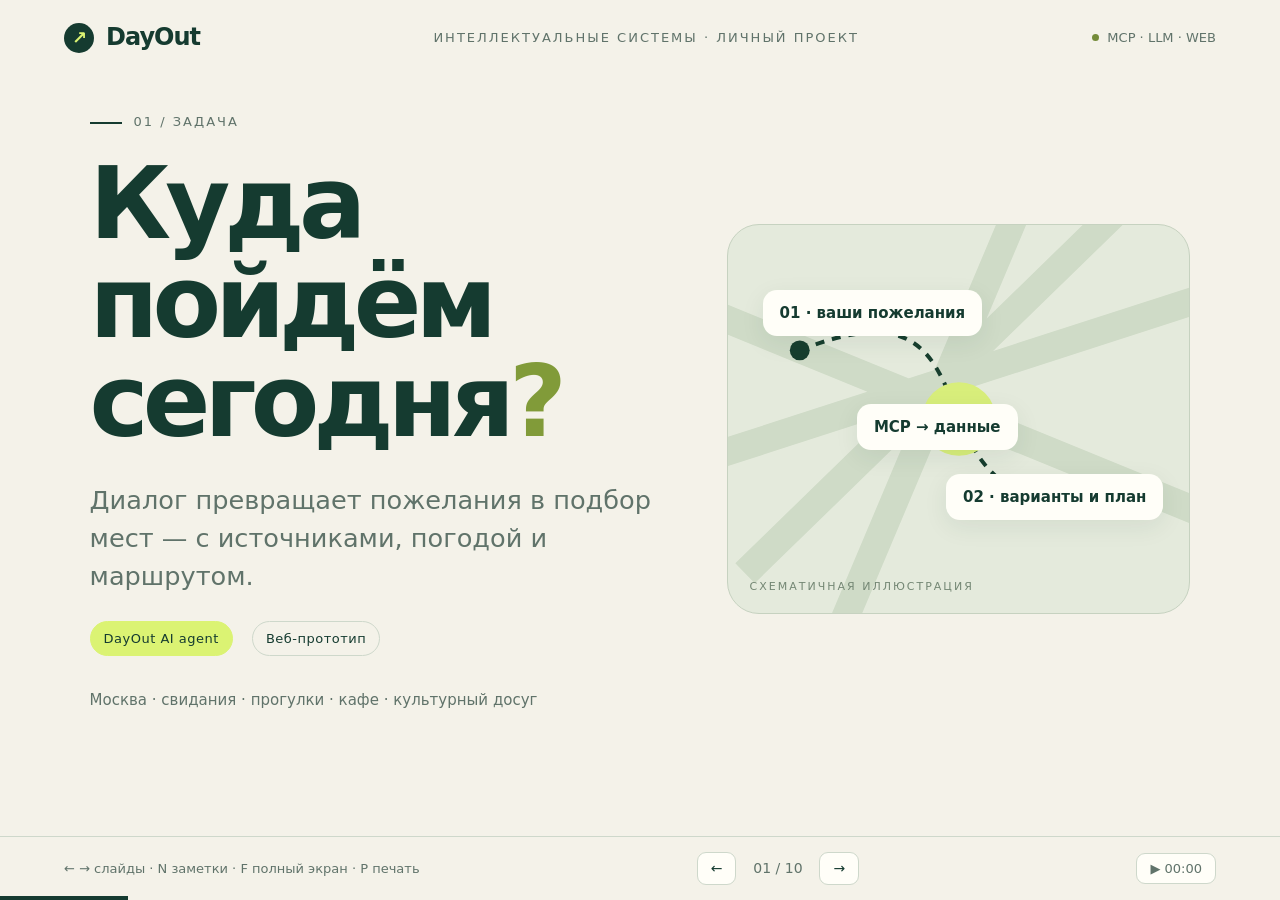
==== presentation.html @ 52d573ca "Publish defense deck and transparent partial live evaluation" ====
<!doctype html>
<html lang="ru">
<head>
<meta charset="utf-8"><meta name="viewport" content="width=device-width,initial-scale=1">
<title>DayOut · защита проекта</title>
<style>
:root{--bg:#f4f2e9;--ink:#153b30;--muted:#60736a;--line:#ced8cb;--accent:#dbf373;--paper:#fffef8;--orange:#e99861}*{box-sizing:border-box}body{margin:0;background:var(--bg);color:var(--ink);font:18px/1.48 system-ui,-apple-system,"Segoe UI",sans-serif}button,a,input{font:inherit}button,a{touch-action:manipulation}button{cursor:pointer}button:focus-visible,a:focus-visible,input:focus-visible{outline:3px solid #cf7448;outline-offset:5px}a{color:inherit}.shell{min-height:100svh;display:grid;grid-template-rows:76px 1fr 64px}.top,.bottom{display:flex;align-items:center;justify-content:space-between;padding:18px 5vw}.brand{font-size:24px;font-weight:850;letter-spacing:-1px;display:flex;gap:12px;align-items:center}.brand span{width:30px;height:30px;background:var(--ink);color:var(--accent);border-radius:50%;display:grid;place-items:center;font-size:18px}.top small{color:var(--muted);font-size:13px;text-transform:uppercase;letter-spacing:2px}.slide{display:none;max-width:1400px;width:100%;padding:4vh 7vw 3vh;margin:auto}.slide.active{display:block;animation:enter .28s ease}.eyebrow{font-size:13px;letter-spacing:2px;text-transform:uppercase;color:var(--muted);margin-bottom:24px}.eyebrow:before{content:"";display:inline-block;width:32px;height:2px;background:var(--ink);vertical-align:middle;margin-right:12px}h1,h2,h3,p{margin-top:0}h1{font-size:clamp(56px,7.8vw,112px);line-height:.99;letter-spacing:-6px;margin-bottom:30px;font-weight:780}h2{font-size:clamp(36px,4.5vw,65px);letter-spacing:-2.8px;line-height:1.08;margin-bottom:35px}h3{font-size:24px;letter-spacing:-.5px;margin-bottom:12px}.lead{font-size:clamp(20px,2vw,28px);max-width:750px;color:var(--muted)}.grid{display:grid;grid-template-columns:1fr 1fr;gap:34px;align-items:start}.hero{grid-template-columns:1.3fr 1fr;align-items:center}.card{background:var(--paper);border:1px solid var(--line);border-radius:22px;padding:28px}.dark{background:var(--ink);color:var(--paper);border:0}.dark p,.dark small{color:#b9cfc1}.tag{display:inline-block;font-size:13px;letter-spacing:.5px;padding:7px 13px;border:1px solid var(--line);border-radius:99px;margin:0 7px 8px 0}.tag.green{background:var(--accent);border-color:var(--accent);color:var(--ink)}ul{padding-left:22px}li{padding-left:4px;margin-bottom:12px}.row{display:flex;gap:12px;flex-wrap:wrap}.btn{display:inline-flex;align-items:center;justify-content:center;background:var(--ink);color:white;padding:12px 20px;border:0;border-radius:12px;text-decoration:none;font-weight:650}.btn.secondary{background:transparent;color:var(--ink);border:1px solid var(--line)}.bottom{border-top:1px solid var(--line);font-size:14px;gap:20px}.nav{display:flex;gap:9px;align-items:center}.nav button,.plain{border:1px solid var(--line);background:var(--paper);border-radius:9px;padding:5px 13px;color:var(--ink)}.counter{font-variant-numeric:tabular-nums;color:var(--muted);min-width:65px;text-align:center}.progress{position:fixed;bottom:0;left:0;height:4px;background:var(--ink);width:10%;transition:width .3s}.hint{color:var(--muted);font-size:13px}.map{height:390px;position:relative;overflow:hidden;background:#e4eadc;border-radius:32px;border:1px solid #c6d2c0}.map svg{width:100%;height:100%}.pin{position:absolute;background:var(--paper);box-shadow:0 7px 24px #153b3014;padding:12px 17px;border-radius:14px;font-size:15px;font-weight:650}.pin.one{top:65px;left:35px}.pin.two{bottom:93px;right:26px}.pin.three{top:46%;left:28%}.map .stamp{position:absolute;bottom:18px;left:22px;font-size:11px;text-transform:uppercase;letter-spacing:2px;color:#748774}.steps{display:grid;grid-template-columns:repeat(4,1fr);gap:16px}.step{border-top:2px solid var(--ink);padding:17px 0}.step b{font-size:37px;display:block;color:#8faaa0;margin-bottom:20px}.step p{font-size:16px;color:var(--muted)}.tools{display:flex;gap:8px;flex-wrap:wrap;margin:25px 0}.tools button{border:1px solid var(--line);background:var(--paper);border-radius:99px;padding:10px 14px;font-size:15px;color:var(--ink)}.tools button.selected{background:var(--ink);color:white}.tool-detail{min-height:135px}.metric-grid{display:grid;grid-template-columns:repeat(4,1fr);gap:16px;margin:28px 0}.metric strong{font-size:clamp(30px,4vw,52px);display:block;letter-spacing:-2px;line-height:1.1}.metric small{font-size:13px;color:var(--muted);display:block;margin-top:9px}.flow{display:flex;align-items:center;gap:11px;flex-wrap:wrap}.node{padding:20px;border:1px solid var(--line);border-radius:16px;background:var(--paper);font-size:17px}.node.primary{background:var(--ink);color:white}.arrow{color:var(--muted)}.chat{display:grid;gap:13px}.bubble{background:var(--paper);padding:19px 22px;border:1px solid var(--line);border-radius:16px;font-size:17px}.bubble.user{background:#e8eedb;margin-left:35px}.bubble small{display:block;text-transform:uppercase;letter-spacing:1px;font-size:11px;color:var(--muted);margin-bottom:7px}.code{font:14px/1.6 ui-monospace,SFMono-Regular,Consolas,monospace;background:#102e25;color:#d4e9c8;padding:20px;border-radius:15px;overflow:auto;white-space:pre-wrap}.note{font-size:14px;color:var(--muted);border-left:3px solid var(--orange);padding-left:15px;margin:20px 0}.bars{display:grid;gap:18px}.bar-row{display:grid;grid-template-columns:130px 1fr 52px;gap:12px;align-items:center;font-size:15px}.bar-track{height:16px;background:#e6ebdf;border-radius:10px;overflow:hidden}.bar-fill{height:100%;background:var(--ink);border-radius:10px}.bar-fill.warn{background:var(--orange)}.bar-fill.good{background:#7c9a4c}.small{font-size:15px;color:var(--muted)}.accordion details{border-top:1px solid var(--line);padding:17px 0}.accordion summary{cursor:pointer;font-weight:650}.accordion p{margin:14px 0 0;color:var(--muted);font-size:16px}.speaker{display:none;border:1px dashed #99aa98;background:#edf0df;padding:20px;border-radius:12px;font-size:15px;margin-top:25px}.show-notes .speaker{display:block}.timer{font-variant-numeric:tabular-nums;color:var(--muted);font-size:13px}.cost-inputs{display:grid;grid-template-columns:1fr 1fr;gap:15px}.cost-inputs label{font-size:14px;color:var(--muted)}input{width:100%;margin-top:8px;padding:11px;background:var(--paper);border:1px solid var(--line);border-radius:9px;color:var(--ink)}.large-cost{font-size:48px;font-weight:750;letter-spacing:-2px;margin:20px 0 0}.demo-line{margin:0 0 12px;background:var(--paper);padding:15px 18px;border-radius:12px;border:1px solid var(--line);font-size:16px}.status{display:inline-flex;align-items:center;gap:8px;font-size:13px;color:var(--muted)}.status:before{content:"";width:7px;height:7px;border-radius:50%;background:#748b39}@keyframes enter{from{opacity:0;transform:translateY(9px)}to{opacity:1;transform:translateY(0)}}
@media(max-width:760px){.shell{grid-template-rows:65px 1fr auto}.top,.bottom{padding:15px 6vw}.top small{display:none}.slide{padding:25px 6vw 35px}h1{letter-spacing:-3px;font-size:58px}h2{font-size:39px;letter-spacing:-2px}.grid,.hero{grid-template-columns:1fr}.map{height:260px}.pin{font-size:12px;padding:9px 12px}.pin.one{top:24px;left:15px}.pin.two{bottom:40px;right:12px}.pin.three{top:44%;left:20%}.steps,.metric-grid{grid-template-columns:1fr 1fr}.card{padding:21px}.bottom .hint{display:none}.timer{display:none}.bar-row{grid-template-columns:100px 1fr 45px}.flow{gap:8px}.node{padding:13px;font-size:14px}.cost-inputs{grid-template-columns:1fr}.speaker{font-size:14px}}
@media(prefers-reduced-motion:reduce){*{animation:none!important;transition:none!important}}
@page{size:A4 landscape;margin:8mm}@media print{body{background:white;font-size:13px}.shell{display:block}.top,.bottom,.progress,.speaker,.tools,.print-hide{display:none!important}.slide,.slide.active{display:block!important;page-break-after:always;height:190mm;min-height:0;padding:12mm 8mm;animation:none;overflow:hidden}.slide:last-of-type{page-break-after:auto}h1{font-size:66px}h2{font-size:43px}.card{break-inside:avoid}.map{height:270px}.lead{font-size:20px}.metric strong{font-size:37px}}
</style>
</head>
<body>
<div class="shell">
<header class="top"><div class="brand"><span>↗</span> DayOut</div><small>Интеллектуальные системы · личный проект</small><div class="status">MCP · LLM · WEB</div></header>
<main>
<section class="slide active" aria-label="Название проекта">
  <div class="grid hero"><div><div class="eyebrow">01 / задача</div><h1>Куда пойдём<br>сегодня<span style="color:#819b39">?</span></h1><p class="lead">Диалог превращает пожелания в подбор мест — с источниками, погодой и маршрутом.</p><div class="row"><span class="tag green">DayOut AI agent</span><span class="tag">Веб-прототип</span></div><p class="small" style="margin-top:25px">Москва · свидания · прогулки · кафе · культурный досуг</p></div><div class="map" aria-label="Условная схема маршрута, не настоящая карта"><svg viewBox="0 0 450 390" aria-hidden="true"><path d="M-20 90L470 290M10 350L390-20M-30 235L480 70M100 420L290-30" stroke="#cfdbc7" stroke-width="28" fill="none"/><path d="M65 126C280 40 160 290 350 275" stroke="#173e2e" stroke-width="4" fill="none" stroke-dasharray="9 8"/><circle cx="65" cy="126" r="10" fill="#173e2e"/><circle cx="350" cy="275" r="10" fill="#173e2e"/><circle cx="225" cy="195" r="37" fill="#d8ee7b"/></svg><div class="pin one">01 · ваши пожелания</div><div class="pin three">MCP → данные</div><div class="pin two">02 · варианты и план</div><div class="stamp">Схематичная иллюстрация</div></div></div>
  <aside class="speaker">0:00–0:40. Представиться. Пользователь хочет провести время, но не хочет самостоятельно сопоставлять места и условия. Это учебный сервис, а не система бронирования.</aside>
</section>
<section class="slide" aria-label="Пользователь и границы MVP"><div class="eyebrow">02 / пользователь и MVP</div><h2>Не десять вкладок.<br>Один связный разговор.</h2><div class="grid"><div class="card"><h3>Для кого</h3><p>Для человека, который выбирает досуг в Москве и уточняет пожелания по ходу разговора.</p><div class="chat"><div class="bubble user">«Хочу на свидание, тихое место на юге Москвы. Нас двое, бюджет 3000 ₽».</div><div class="bubble">Найти кандидатов → сохранить условия → уточнить район или формат.</div></div></div><div class="card dark"><h3>Граница MVP</h3><ul><li>Подбор мест и диалог с уточнениями.</li><li>Погода и пешие маршруты по запросу.</li><li>Ссылки на источники и обозначение неизвестного.</li><li>Без бронирования, оплаты и постоянной истории.</li><li>Цена и «тихая атмосфера» не гарантируются без данных.</li></ul></div></div><aside class="speaker">0:40–1:20. Объяснить сценарий и границы. Не обещать точные чеки или идеальную географию там, где она не подтверждена.</aside></section>
<section class="slide" aria-label="Архитектура"><div class="eyebrow">03 / архитектура</div><h2>Модель решает.<br>Python исполняет и проверяет.</h2><div class="flow"><div class="node">Пользователь</div><span class="arrow">→</span><div class="node">Streamlit / CLI</div><span class="arrow">→</span><div class="node primary">Python-агент</div><span class="arrow">↔</span><div class="node">Yandex Alice Flash</div></div><div class="flow" style="margin-top:23px"><div class="node primary">Python-агент</div><span class="arrow">↔</span><div class="node">MCP SDK · HTTPS</div><span class="arrow">↔</span><div class="node">Google Maps MCP</div></div><div class="grid" style="margin-top:35px"><div class="card"><h3>На стороне приложения</h3><p class="small">Память сеанса, план запроса, JSON Schema, лимиты шагов, проверка ссылок и контролируемая обработка ошибок.</p></div><div class="card"><h3>На стороне сервисов</h3><p class="small">LLM выбирает действия и составляет текст. Официальный Maps Grounding Lite возвращает геоданные и атрибуцию.</p></div></div><aside class="speaker">1:20–2:05. Показать границу LLM и исполнения. Собственный MCP-сервер не написан: интегрирован официальный сервер Google. В коде SDK получает актуальные схемы через list_tools.</aside></section>
<section class="slide" aria-label="Инструменты MCP"><div class="eyebrow">04 / MCP-интеграция</div><h2>Пять инструментов.<br>Разные типы задач.</h2><div class="tools" role="group" aria-label="Выбрать инструмент"><button class="selected" data-tool="search_places">Поиск мест</button><button data-tool="lookup_weather">Погода</button><button data-tool="compute_routes">Маршрут</button><button data-tool="resolve_names">Название → ID</button><button data-tool="resolve_maps_urls">Ссылка → ID</button></div><div class="card tool-detail"><h3 id="tool-name">search_places</h3><p id="tool-description">Поиск кандидатов по городу, области и пожеланиям. Сводка и ссылки возвращаются сервером.</p><code id="tool-input" class="small">textQuery, languageCode, pageSize</code></div><p class="note">MCP — протокол взаимодействия. Достоверность текста и соответствие условиям требуют отдельных проверок.</p><aside class="speaker">2:05–2:55. Переключить один-два инструмента. Пояснить, что Place ID связывает поиск с последующим маршрутом, а не заменяет поиск по названию.</aside></section>
<section class="slide" aria-label="Логика агента"><div class="eyebrow">05 / AI-логика</div><h2>Условия живут дольше<br>одной реплики.</h2><div class="steps"><div class="step"><b>01</b><h3>План</h3><p>JSON: намерение, город, район, цель, бюджет, нужные инструменты.</p></div><div class="step"><b>02</b><h3>Действие</h3><p>LLM выбирает вызов. Python проверяет имя, схему и аргументы.</p></div><div class="step"><b>03</b><h3>Данные</h3><p>Результат MCP возвращается модели с источниками.</p></div><div class="step"><b>04</b><h3>Ответ</h3><p>Проверка ссылок, неизвестности и явных противоречий.</p></div></div><div class="grid"><div class="card"><strong>Бюджет — условие, не обещание цены.</strong><p class="small" style="margin:12px 0 0">Сумма, единица и число людей сохраняются. Отсутствие цен не превращается в гарантию.</p></div><div class="card"><strong>Смена района — новое действие.</strong><p class="small" style="margin:12px 0 0">Старые карточки не доказывают наличие подходящих мест в новой области.</p></div></div><aside class="speaker">2:55–3:40. Упомянуть стоимость отдельного шага планирования и необходимость Eval. Память сеанса не БД; после сброса диалог очищается.</aside></section>
<section class="slide" aria-label="Методика Eval"><div class="eyebrow">06 / методика Eval</div><h2>Вызвать инструмент ≠<br>правильно решить задачу.</h2><div class="metric-grid"><div class="metric"><strong>30</strong><small>основных сценариев</small></div><div class="metric"><strong>20 / 10</strong><small>настройка / итоговая часть</small></div><div class="metric"><strong>5</strong><small>типов инструментов</small></div><div class="metric"><strong>15</strong><small>ходов в плане стресс-теста</small></div></div><div class="grid"><div class="card"><h3>Автоматические проверки</h3><p class="small">Завершение, нужные и запрещённые вызовы, дата и час погоды, аргументы, сохранение ограничений, отсутствие лишних источников.</p></div><div class="card"><h3>Оценка содержания</h3><p class="small">LLM-рецензент сравнивает ответы с исходными данными MCP. Отдельно — выборочная сверка. Оценка той же моделью имеет риск смещения.</p></div></div><p class="note">В отчётах сохраняются агрегаты и категории ошибок. Сырые ответы Maps не записываются в датасет.</p><aside class="speaker">3:40–4:35. Объяснить заранее определённые критерии, повторные прогоны и прозрачность LLM-assisted review. Не называть такую оценку независимой человеческой экспертизой.</aside></section>
<section class="slide" aria-label="Результаты Eval"><div class="eyebrow">07 / измерения</div><h2>Результат — в числах,<br>ошибки — отдельно.</h2><div class="metric-grid"><div class="metric"><strong id="m-attempts">—</strong><small>сценарных попыток</small></div><div class="metric"><strong id="m-complete">—</strong><small>техническое завершение</small></div><div class="metric"><strong id="m-quality">—</strong><small>сквозной успех по критериям</small></div><div class="metric"><strong id="m-latency">—</strong><small>медиана времени хода</small></div></div><div class="grid"><div class="card"><div class="bars" id="result-bars"></div></div><div class="card dark"><h3 id="result-title">Частичный Eval · r6</h3><p id="result-note">Данные сохранены в репозитории; неуспехи включены в результат.</p><p class="small" id="result-detail" style="color:#b9cfc1"></p></div></div><aside class="speaker">4:35–5:25. Назвать фактический размер измерения и долю отказов. Завершение не равно качеству. Разобрать самый слабый класс задач по итоговому отчёту.</aside></section>
<section class="slide" aria-label="Ошибки и исправления"><div class="eyebrow">08 / ошибки и ограничения</div><h2>То, что обнаружили<br>на реальных сценариях.</h2><div class="accordion"><details open><summary>Открытые ошибки: поиск и длинный диалог</summary><p>Модель иногда пропускает обязательный поиск; строгая близость к метро не прошла. Стресс-тест не завершил 15 ходов. Эти задачи не объявлены исправленными.</p></details><details><summary>Повторяющиеся ID инструментов</summary><p>Модель могла вернуть одинаковые служебные ID в одном ответе. Приложение нормализует их и сохраняет соответствие каждого результата вызову.</p></details><details><summary>Неизвестная цена и бюджет</summary><p>Буквальное требование повторять сумму обрывало диалог. Теперь ограничение выводится из памяти; это не подтверждение цены заведения.</p></details><details><summary>Погода и лишний параметр</summary><p>С текущим Maps-ключом запросы с явным languageCode отказывали, без него проходили. Поле исключается; фактические date/hour видны в деталях.</p></details><details><summary>География и соответствие ссылок</summary><p>Запрос «рядом с метро» требует маршрута от ориентира. Допустимый URL сам по себе не доказывает, что соседний текст верен. Это проверяется в Eval.</p></details><details><summary>Внешние сервисы и память</summary><p>Сеть, квоты, фильтры и неполные данные остаются ограничениями. Память хранится в сеансе браузера; постоянного профиля и бронирования нет.</p></details></div><aside class="speaker">5:25–6:20. Разобрать одну ошибку глубже: симптом → причина → исправление → как проверено. Отделить установленную причину от предположения.</aside></section>
<section class="slide" aria-label="Развёртывание и стоимость"><div class="eyebrow">09 / воспроизводимость</div><h2>Один репозиторий.<br>Один опубликованный сервис.</h2><div class="grid"><div class="card"><h3>Запуск и хостинг</h3><div class="code">pip install -r requirements.txt
streamlit run app.py

# Технические проверки
python -m pytest -q</div><p class="small" style="margin-top:18px">Streamlit Community Cloud · конфигурация через Secrets · ключи не входят в репозиторий.</p><a class="btn" href="https://dayout-ai-agent.streamlit.app/" target="_blank" rel="noopener">Открыть сервис ↗</a></div><div class="card"><h3>Калькулятор одного диалога</h3><div class="cost-inputs"><label>Входные токены<input type="number" id="cost-in" min="0" step="1000" value="10000"></label><label>Выходные токены<input type="number" id="cost-out" min="0" step="100" value="1000"></label></div><div class="large-cost" id="cost-result">1,20 ₽</div><p class="small">Оценка по 0,1 ₽ / 1000 входных и 0,2 ₽ / 1000 выходных токенов Alice Flash. Без скидки за кэш и токены инструментов; не счёт провайдера.</p><p class="small" id="actual-cost"></p></div></div><aside class="speaker">6:20–7:05. Показать воспроизводимость, цену и границы оценки. По запросу показать README с окружением и результатами.</aside></section>
<section class="slide" aria-label="Демонстрация"><div class="eyebrow">10 / демонстрация</div><h2>От вопроса —<br>к проверяемому ответу.</h2><p class="demo-line">① «Подбери два музея Москвы для человека, которому интересна история города».</p><p class="demo-line">② «Теперь выбери один из найденных, используя только полученные данные».</p><p class="demo-line">③ «Проверь погоду в Москве на завтра. Нужен прогноз на день».</p><div class="row" style="margin-top:28px"><a class="btn" href="https://dayout-ai-agent.streamlit.app/" target="_blank" rel="noopener">Живое демо ↗</a><a class="btn secondary" href="https://github.com/Batyaoftheyear/DayOut-AI-agent" target="_blank" rel="noopener">Репозиторий ↗</a><a class="btn secondary" href="https://github.com/Batyaoftheyear/DayOut-AI-agent/blob/main/docs/evaluation.md" target="_blank" rel="noopener">Методика Eval ↗</a></div><p class="note">Перед демо проверить квоту Maps и разбудить Streamlit. При отказе показать причину и фактические результаты, без имитации успешного поиска.</p><aside class="speaker">7:05–9:15. Открыть сайт, показать новый диалог, инструменты и источники. Не запускать сразу много запросов. На вопросы оставить 30–45 секунд. Если сервис отказывает, показать ошибку честно и перейти к сохранённым агрегатам Eval, а не имитировать живой ответ.</aside></section>
</main>
<footer class="bottom"><span class="hint">← → слайды · N заметки · F полный экран · P печать</span><div class="nav"><button id="previous" aria-label="Предыдущий слайд">←</button><span class="counter" id="counter">01 / 10</span><button id="next" aria-label="Следующий слайд">→</button></div><button class="plain timer" id="timer" title="Начать или приостановить таймер">▶ 00:00</button></footer>
</div><div class="progress" id="progress"></div>
<script id="report-data" type="application/json">{"ready": true, "date": "30.10.2026 · r6", "summary": {"live_attempts": 39, "live_completed": 34, "live_infrastructure_failures": 3, "live_stopped": 0, "live_quality_evaluable": 36, "live_quality_pass": 27, "live_quality_fail": 9, "live_quality_pending": 0, "live_quality_pass_rate": 0.75, "live_end_to_end_pass_rate": 0.6923076923076923, "usage": {"requests": 151, "prompt_tokens": 265082, "completion_tokens": 13237, "missing_usage": 0}, "review_usage": {"requests": 34, "prompt_tokens": 74800, "completion_tokens": 1583, "missing_usage": 0}, "total_usage": {"requests": 185, "prompt_tokens": 339882, "completion_tokens": 14820, "missing_usage": 0}, "estimated_rub": 36.952200000000005, "live_median_seconds": 16.953, "live_p95_seconds": 35.067, "turn_attempts": 45, "turn_completed": 40, "turn_median_seconds": 15.45, "turn_p95_seconds": 28.423, "tool_calls": {"compute_routes": 4, "lookup_weather": 1, "resolve_maps_urls": 5, "resolve_names": 0, "search_places": 38}, "simulated_attempts": 0, "simulated_pass": 0}, "title": "39 из 90 попыток выполнены", "note": "27 прошли все критерии; 9 ошибок качества и 3 внешних отказа. Остальные 51 отложены: исчерпана дневная квота Google Maps Demo Key."}</script>
<script>
const slides=[...document.querySelectorAll('.slide')];let current=0;
function show(index){current=Math.max(0,Math.min(slides.length-1,index));slides.forEach((s,i)=>{s.classList.toggle('active',i===current);s.setAttribute('aria-hidden',i!==current)});document.getElementById('counter').textContent=String(current+1).padStart(2,'0')+' / '+slides.length;document.getElementById('progress').style.width=(current+1)/slides.length*100+'%';history.replaceState(null,'','#'+(current+1));window.scrollTo(0,0)}
document.getElementById('next').onclick=()=>show(current+1);document.getElementById('previous').onclick=()=>show(current-1);
document.addEventListener('keydown',e=>{if(e.target.closest('input,textarea,button,summary,a,[contenteditable=true]'))return;if(['ArrowRight','PageDown',' '].includes(e.key)){e.preventDefault();show(current+1)}if(['ArrowLeft','PageUp'].includes(e.key)){e.preventDefault();show(current-1)}if(e.key==='Home')show(0);if(e.key==='End')show(slides.length-1);if(e.key.toLowerCase()==='n')document.body.classList.toggle('show-notes');if(e.key.toLowerCase()==='p')window.print();if(e.key.toLowerCase()==='f'){if(document.fullscreenElement)document.exitFullscreen();else document.documentElement.requestFullscreen?.()}});
const tools={search_places:['Поиск кандидатов по городу, области и пожеланиям. Сводка и ссылки возвращаются сервером.','textQuery, languageCode, pageSize'],lookup_weather:['Текущая погода или прогноз на день/час. Проверяются фактические дата, час и место.','location; date {year, month, day}; hour'],compute_routes:['Расстояние и длительность пути между двумя точками. Для пешего сценария нужен WALK.','origin, destination, travelMode'],resolve_names:['Идентификатор места по названию или адресу. Помогает связать запрос с конкретным объектом.','queries'],resolve_maps_urls:['Определение места по ссылке Google Maps. Неподдерживаемый формат не заменяется выдуманным ID.','urls']};
document.querySelectorAll('[data-tool]').forEach(b=>b.onclick=()=>{document.querySelectorAll('[data-tool]').forEach(x=>x.classList.toggle('selected',x===b));const t=tools[b.dataset.tool];document.getElementById('tool-name').textContent=b.dataset.tool;document.getElementById('tool-description').textContent=t[0];document.getElementById('tool-input').textContent=t[1]});
function cost(){const a=Math.max(0,+document.getElementById('cost-in').value||0),b=Math.max(0,+document.getElementById('cost-out').value||0);document.getElementById('cost-result').textContent=((a*.1+b*.2)/1000).toLocaleString('ru-RU',{maximumFractionDigits:2,minimumFractionDigits:2})+' ₽'}document.getElementById('cost-in').oninput=cost;document.getElementById('cost-out').oninput=cost;cost();
let seconds=0,running=false;document.getElementById('timer').onclick=()=>running=!running;setInterval(()=>{if(running)seconds++;document.getElementById('timer').textContent=(running?'Ⅱ ':'▶ ')+String(Math.floor(seconds/60)).padStart(2,'0')+':'+String(seconds%60).padStart(2,'0')},1000);
const data=JSON.parse(document.getElementById('report-data').textContent);if(data.ready){const s=data.summary,percent=x=>x==null?'—':Math.round(x*100)+'%';document.getElementById('m-attempts').textContent=s.live_attempts;document.getElementById('m-complete').textContent=percent(s.live_completed/s.live_attempts);document.getElementById('m-quality').textContent=percent(s.live_end_to_end_pass_rate);document.getElementById('m-latency').textContent=(s.turn_median_seconds||0).toFixed(1)+' с';document.getElementById('result-title').textContent=data.title;document.getElementById('result-note').textContent=data.note;document.getElementById('result-detail').textContent='Данные: '+data.date+'. LLM-assisted review той же моделью; полного человеческого аудита нет.';const rows=[['Успех',s.live_quality_pass,'good'],['Ошибка качества',s.live_quality_fail,'warn'],['Внешний отказ',s.live_infrastructure_failures,''],['Не размечено',s.live_quality_pending,'']];for(const [label,n,kind]of rows){const r=document.createElement('div');r.className='bar-row';const l=document.createElement('span');l.textContent=label;const track=document.createElement('div');track.className='bar-track';const fill=document.createElement('div');fill.className='bar-fill '+kind;fill.style.width=100*n/Math.max(1,s.live_attempts)+'%';track.append(fill);const v=document.createElement('b');v.textContent=n;r.append(l,track,v);document.getElementById('result-bars').append(r)}document.getElementById('actual-cost').textContent='Основной частичный Eval: около '+s.estimated_rub.toFixed(2)+' ₽, включая LLM-разметку.'}
show((+location.hash.slice(1)||1)-1);
</script>
</body></html>
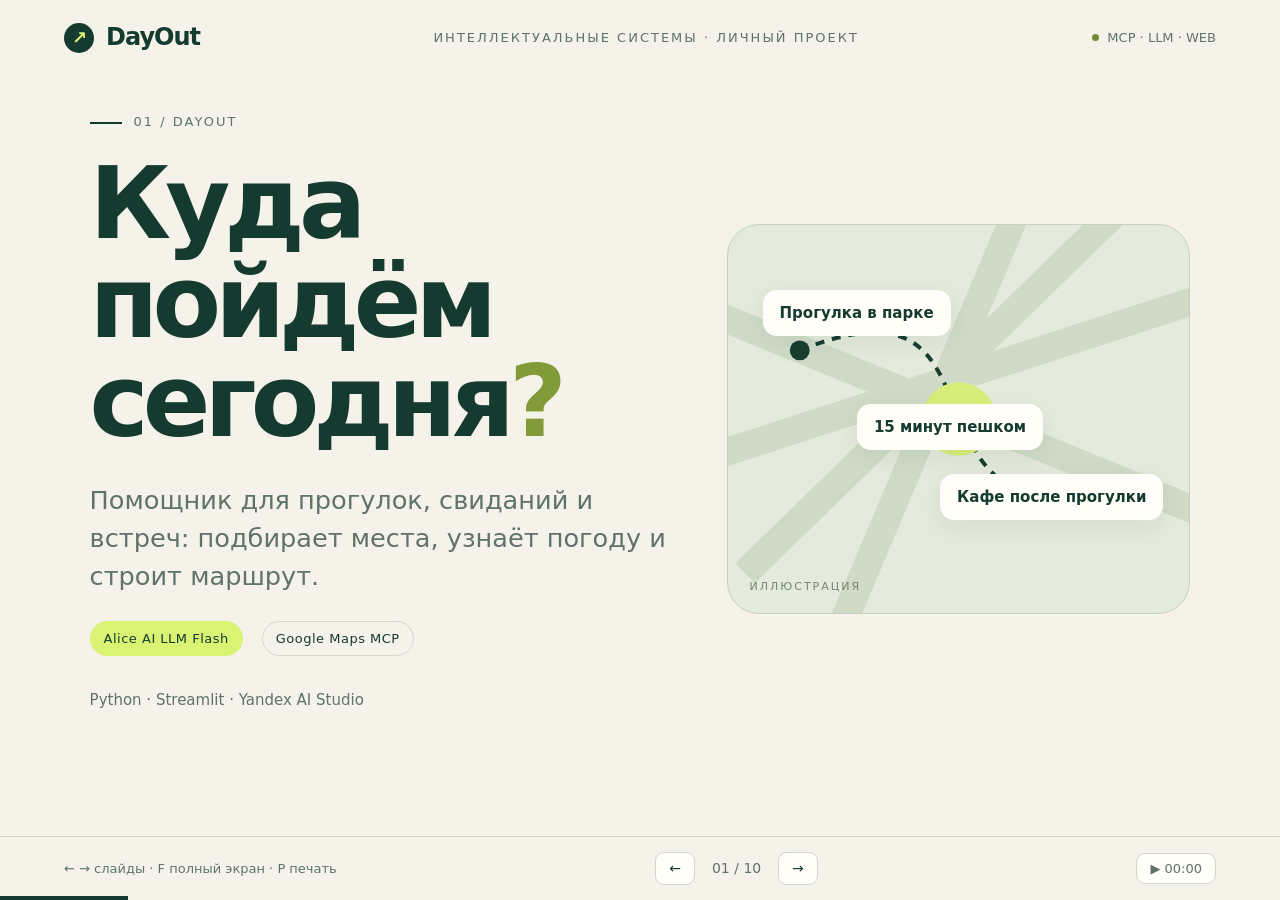
==== commit df971441: "Update project documentation" ====
--- a/presentation.html
+++ b/presentation.html
@@ -4,47 +4,127 @@
 <meta charset="utf-8"><meta name="viewport" content="width=device-width,initial-scale=1">
 <title>DayOut · защита проекта</title>
 <style>
-:root{--bg:#f4f2e9;--ink:#153b30;--muted:#60736a;--line:#ced8cb;--accent:#dbf373;--paper:#fffef8;--orange:#e99861}*{box-sizing:border-box}body{margin:0;background:var(--bg);color:var(--ink);font:18px/1.48 system-ui,-apple-system,"Segoe UI",sans-serif}button,a,input{font:inherit}button,a{touch-action:manipulation}button{cursor:pointer}button:focus-visible,a:focus-visible,input:focus-visible{outline:3px solid #cf7448;outline-offset:5px}a{color:inherit}.shell{min-height:100svh;display:grid;grid-template-rows:76px 1fr 64px}.top,.bottom{display:flex;align-items:center;justify-content:space-between;padding:18px 5vw}.brand{font-size:24px;font-weight:850;letter-spacing:-1px;display:flex;gap:12px;align-items:center}.brand span{width:30px;height:30px;background:var(--ink);color:var(--accent);border-radius:50%;display:grid;place-items:center;font-size:18px}.top small{color:var(--muted);font-size:13px;text-transform:uppercase;letter-spacing:2px}.slide{display:none;max-width:1400px;width:100%;padding:4vh 7vw 3vh;margin:auto}.slide.active{display:block;animation:enter .28s ease}.eyebrow{font-size:13px;letter-spacing:2px;text-transform:uppercase;color:var(--muted);margin-bottom:24px}.eyebrow:before{content:"";display:inline-block;width:32px;height:2px;background:var(--ink);vertical-align:middle;margin-right:12px}h1,h2,h3,p{margin-top:0}h1{font-size:clamp(56px,7.8vw,112px);line-height:.99;letter-spacing:-6px;margin-bottom:30px;font-weight:780}h2{font-size:clamp(36px,4.5vw,65px);letter-spacing:-2.8px;line-height:1.08;margin-bottom:35px}h3{font-size:24px;letter-spacing:-.5px;margin-bottom:12px}.lead{font-size:clamp(20px,2vw,28px);max-width:750px;color:var(--muted)}.grid{display:grid;grid-template-columns:1fr 1fr;gap:34px;align-items:start}.hero{grid-template-columns:1.3fr 1fr;align-items:center}.card{background:var(--paper);border:1px solid var(--line);border-radius:22px;padding:28px}.dark{background:var(--ink);color:var(--paper);border:0}.dark p,.dark small{color:#b9cfc1}.tag{display:inline-block;font-size:13px;letter-spacing:.5px;padding:7px 13px;border:1px solid var(--line);border-radius:99px;margin:0 7px 8px 0}.tag.green{background:var(--accent);border-color:var(--accent);color:var(--ink)}ul{padding-left:22px}li{padding-left:4px;margin-bottom:12px}.row{display:flex;gap:12px;flex-wrap:wrap}.btn{display:inline-flex;align-items:center;justify-content:center;background:var(--ink);color:white;padding:12px 20px;border:0;border-radius:12px;text-decoration:none;font-weight:650}.btn.secondary{background:transparent;color:var(--ink);border:1px solid var(--line)}.bottom{border-top:1px solid var(--line);font-size:14px;gap:20px}.nav{display:flex;gap:9px;align-items:center}.nav button,.plain{border:1px solid var(--line);background:var(--paper);border-radius:9px;padding:5px 13px;color:var(--ink)}.counter{font-variant-numeric:tabular-nums;color:var(--muted);min-width:65px;text-align:center}.progress{position:fixed;bottom:0;left:0;height:4px;background:var(--ink);width:10%;transition:width .3s}.hint{color:var(--muted);font-size:13px}.map{height:390px;position:relative;overflow:hidden;background:#e4eadc;border-radius:32px;border:1px solid #c6d2c0}.map svg{width:100%;height:100%}.pin{position:absolute;background:var(--paper);box-shadow:0 7px 24px #153b3014;padding:12px 17px;border-radius:14px;font-size:15px;font-weight:650}.pin.one{top:65px;left:35px}.pin.two{bottom:93px;right:26px}.pin.three{top:46%;left:28%}.map .stamp{position:absolute;bottom:18px;left:22px;font-size:11px;text-transform:uppercase;letter-spacing:2px;color:#748774}.steps{display:grid;grid-template-columns:repeat(4,1fr);gap:16px}.step{border-top:2px solid var(--ink);padding:17px 0}.step b{font-size:37px;display:block;color:#8faaa0;margin-bottom:20px}.step p{font-size:16px;color:var(--muted)}.tools{display:flex;gap:8px;flex-wrap:wrap;margin:25px 0}.tools button{border:1px solid var(--line);background:var(--paper);border-radius:99px;padding:10px 14px;font-size:15px;color:var(--ink)}.tools button.selected{background:var(--ink);color:white}.tool-detail{min-height:135px}.metric-grid{display:grid;grid-template-columns:repeat(4,1fr);gap:16px;margin:28px 0}.metric strong{font-size:clamp(30px,4vw,52px);display:block;letter-spacing:-2px;line-height:1.1}.metric small{font-size:13px;color:var(--muted);display:block;margin-top:9px}.flow{display:flex;align-items:center;gap:11px;flex-wrap:wrap}.node{padding:20px;border:1px solid var(--line);border-radius:16px;background:var(--paper);font-size:17px}.node.primary{background:var(--ink);color:white}.arrow{color:var(--muted)}.chat{display:grid;gap:13px}.bubble{background:var(--paper);padding:19px 22px;border:1px solid var(--line);border-radius:16px;font-size:17px}.bubble.user{background:#e8eedb;margin-left:35px}.bubble small{display:block;text-transform:uppercase;letter-spacing:1px;font-size:11px;color:var(--muted);margin-bottom:7px}.code{font:14px/1.6 ui-monospace,SFMono-Regular,Consolas,monospace;background:#102e25;color:#d4e9c8;padding:20px;border-radius:15px;overflow:auto;white-space:pre-wrap}.note{font-size:14px;color:var(--muted);border-left:3px solid var(--orange);padding-left:15px;margin:20px 0}.bars{display:grid;gap:18px}.bar-row{display:grid;grid-template-columns:130px 1fr 52px;gap:12px;align-items:center;font-size:15px}.bar-track{height:16px;background:#e6ebdf;border-radius:10px;overflow:hidden}.bar-fill{height:100%;background:var(--ink);border-radius:10px}.bar-fill.warn{background:var(--orange)}.bar-fill.good{background:#7c9a4c}.small{font-size:15px;color:var(--muted)}.accordion details{border-top:1px solid var(--line);padding:17px 0}.accordion summary{cursor:pointer;font-weight:650}.accordion p{margin:14px 0 0;color:var(--muted);font-size:16px}.speaker{display:none;border:1px dashed #99aa98;background:#edf0df;padding:20px;border-radius:12px;font-size:15px;margin-top:25px}.show-notes .speaker{display:block}.timer{font-variant-numeric:tabular-nums;color:var(--muted);font-size:13px}.cost-inputs{display:grid;grid-template-columns:1fr 1fr;gap:15px}.cost-inputs label{font-size:14px;color:var(--muted)}input{width:100%;margin-top:8px;padding:11px;background:var(--paper);border:1px solid var(--line);border-radius:9px;color:var(--ink)}.large-cost{font-size:48px;font-weight:750;letter-spacing:-2px;margin:20px 0 0}.demo-line{margin:0 0 12px;background:var(--paper);padding:15px 18px;border-radius:12px;border:1px solid var(--line);font-size:16px}.status{display:inline-flex;align-items:center;gap:8px;font-size:13px;color:var(--muted)}.status:before{content:"";width:7px;height:7px;border-radius:50%;background:#748b39}@keyframes enter{from{opacity:0;transform:translateY(9px)}to{opacity:1;transform:translateY(0)}}
-@media(max-width:760px){.shell{grid-template-rows:65px 1fr auto}.top,.bottom{padding:15px 6vw}.top small{display:none}.slide{padding:25px 6vw 35px}h1{letter-spacing:-3px;font-size:58px}h2{font-size:39px;letter-spacing:-2px}.grid,.hero{grid-template-columns:1fr}.map{height:260px}.pin{font-size:12px;padding:9px 12px}.pin.one{top:24px;left:15px}.pin.two{bottom:40px;right:12px}.pin.three{top:44%;left:20%}.steps,.metric-grid{grid-template-columns:1fr 1fr}.card{padding:21px}.bottom .hint{display:none}.timer{display:none}.bar-row{grid-template-columns:100px 1fr 45px}.flow{gap:8px}.node{padding:13px;font-size:14px}.cost-inputs{grid-template-columns:1fr}.speaker{font-size:14px}}
+:root{--bg:#f4f2e9;--ink:#153b30;--muted:#60736a;--line:#ced8cb;--accent:#dbf373;--paper:#fffef8;--orange:#e99861}*{box-sizing:border-box}body{margin:0;background:var(--bg);color:var(--ink);font:18px/1.48 system-ui,-apple-system,"Segoe UI",sans-serif}button,a,input{font:inherit}button,a{touch-action:manipulation}button{cursor:pointer}button:focus-visible,a:focus-visible,input:focus-visible{outline:3px solid #cf7448;outline-offset:5px}a{color:inherit}.shell{min-height:100svh;display:grid;grid-template-rows:76px 1fr 64px}.top,.bottom{display:flex;align-items:center;justify-content:space-between;padding:18px 5vw}.brand{font-size:24px;font-weight:850;letter-spacing:-1px;display:flex;gap:12px;align-items:center}.brand span{width:30px;height:30px;background:var(--ink);color:var(--accent);border-radius:50%;display:grid;place-items:center;font-size:18px}.top small{color:var(--muted);font-size:13px;text-transform:uppercase;letter-spacing:2px}.slide{display:none;max-width:1400px;width:100%;padding:4vh 7vw 3vh;margin:auto}.slide.active{display:block;animation:enter .28s ease}.eyebrow{font-size:13px;letter-spacing:2px;text-transform:uppercase;color:var(--muted);margin-bottom:24px}.eyebrow:before{content:"";display:inline-block;width:32px;height:2px;background:var(--ink);vertical-align:middle;margin-right:12px}h1,h2,h3,p{margin-top:0}h1{font-size:clamp(56px,7.8vw,112px);line-height:.99;letter-spacing:-6px;margin-bottom:30px;font-weight:780}h2{font-size:clamp(36px,4.5vw,65px);letter-spacing:-2.8px;line-height:1.08;margin-bottom:35px}h3{font-size:24px;letter-spacing:-.5px;margin-bottom:12px}.lead{font-size:clamp(20px,2vw,28px);max-width:750px;color:var(--muted)}.grid{display:grid;grid-template-columns:1fr 1fr;gap:34px;align-items:start}.hero{grid-template-columns:1.3fr 1fr;align-items:center}.card{background:var(--paper);border:1px solid var(--line);border-radius:22px;padding:28px}.dark{background:var(--ink);color:var(--paper);border:0}.dark p,.dark small{color:#b9cfc1}.tag{display:inline-block;font-size:13px;letter-spacing:.5px;padding:7px 13px;border:1px solid var(--line);border-radius:99px;margin:0 7px 8px 0}.tag.green{background:var(--accent);border-color:var(--accent);color:var(--ink)}ul{padding-left:22px}li{padding-left:4px;margin-bottom:12px}.row{display:flex;gap:12px;flex-wrap:wrap}.btn{display:inline-flex;align-items:center;justify-content:center;background:var(--ink);color:white;padding:12px 20px;border:0;border-radius:12px;text-decoration:none;font-weight:650}.btn.secondary{background:transparent;color:var(--ink);border:1px solid var(--line)}.bottom{border-top:1px solid var(--line);font-size:14px;gap:20px}.nav{display:flex;gap:9px;align-items:center}.nav button,.plain{border:1px solid var(--line);background:var(--paper);border-radius:9px;padding:5px 13px;color:var(--ink)}.counter{font-variant-numeric:tabular-nums;color:var(--muted);min-width:65px;text-align:center}.progress{position:fixed;bottom:0;left:0;height:4px;background:var(--ink);width:10%;transition:width .3s}.hint{color:var(--muted);font-size:13px}.map{height:390px;position:relative;overflow:hidden;background:#e4eadc;border-radius:32px;border:1px solid #c6d2c0}.map svg{width:100%;height:100%}.pin{position:absolute;background:var(--paper);box-shadow:0 7px 24px #153b3014;padding:12px 17px;border-radius:14px;font-size:15px;font-weight:650}.pin.one{top:65px;left:35px}.pin.two{bottom:93px;right:26px}.pin.three{top:46%;left:28%}.map .stamp{position:absolute;bottom:18px;left:22px;font-size:11px;text-transform:uppercase;letter-spacing:2px;color:#748774}.steps{display:grid;grid-template-columns:repeat(4,1fr);gap:16px}.step{border-top:2px solid var(--ink);padding:17px 0}.step b{font-size:37px;display:block;color:#8faaa0;margin-bottom:20px}.step p{font-size:16px;color:var(--muted)}.tools{display:flex;gap:8px;flex-wrap:wrap;margin:25px 0}.tools button{border:1px solid var(--line);background:var(--paper);border-radius:99px;padding:10px 14px;font-size:15px;color:var(--ink)}.tools button.selected{background:var(--ink);color:white}.tool-detail{min-height:135px}.metric-grid{display:grid;grid-template-columns:repeat(4,1fr);gap:16px;margin:28px 0}.metric strong{font-size:clamp(30px,4vw,52px);display:block;letter-spacing:-2px;line-height:1.1}.metric small{font-size:13px;color:var(--muted);display:block;margin-top:9px}.flow{display:flex;align-items:center;gap:11px;flex-wrap:wrap}.node{padding:20px;border:1px solid var(--line);border-radius:16px;background:var(--paper);font-size:17px}.node.primary{background:var(--ink);color:white}.arrow{color:var(--muted)}.chat{display:grid;gap:13px}.bubble{background:var(--paper);padding:19px 22px;border:1px solid var(--line);border-radius:16px;font-size:17px}.bubble.user{background:#e8eedb;margin-left:35px}.bubble small{display:block;text-transform:uppercase;letter-spacing:1px;font-size:11px;color:var(--muted);margin-bottom:7px}.code{font:14px/1.6 ui-monospace,SFMono-Regular,Consolas,monospace;background:#102e25;color:#d4e9c8;padding:20px;border-radius:15px;overflow:auto;white-space:pre-wrap}.note{font-size:14px;color:var(--muted);border-left:3px solid var(--orange);padding-left:15px;margin:20px 0}.bars{display:grid;gap:18px}.bar-row{display:grid;grid-template-columns:130px 1fr 52px;gap:12px;align-items:center;font-size:15px}.bar-track{height:16px;background:#e6ebdf;border-radius:10px;overflow:hidden}.bar-fill{height:100%;background:var(--ink);border-radius:10px}.bar-fill.warn{background:var(--orange)}.bar-fill.good{background:#7c9a4c}.small{font-size:15px;color:var(--muted)}.accordion details{border-top:1px solid var(--line);padding:17px 0}.accordion summary{cursor:pointer;font-weight:650}.accordion p{margin:14px 0 0;color:var(--muted);font-size:16px}.timer{font-variant-numeric:tabular-nums;color:var(--muted);font-size:13px}.cost-inputs{display:grid;grid-template-columns:1fr 1fr;gap:15px}.cost-inputs label{font-size:14px;color:var(--muted)}input{width:100%;margin-top:8px;padding:11px;background:var(--paper);border:1px solid var(--line);border-radius:9px;color:var(--ink)}.large-cost{font-size:48px;font-weight:750;letter-spacing:-2px;margin:20px 0 0}.demo-line{margin:0 0 12px;background:var(--paper);padding:15px 18px;border-radius:12px;border:1px solid var(--line);font-size:16px}.status{display:inline-flex;align-items:center;gap:8px;font-size:13px;color:var(--muted)}.status:before{content:"";width:7px;height:7px;border-radius:50%;background:#748b39}@keyframes enter{from{opacity:0;transform:translateY(9px)}to{opacity:1;transform:translateY(0)}}
+@media(max-width:760px){.shell{grid-template-rows:65px 1fr auto}.top,.bottom{padding:15px 6vw}.top small{display:none}.slide{padding:25px 6vw 35px}h1{letter-spacing:-3px;font-size:58px}h2{font-size:39px;letter-spacing:-2px}.grid,.hero{grid-template-columns:1fr}.map{height:260px}.pin{font-size:12px;padding:9px 12px}.pin.one{top:24px;left:15px}.pin.two{bottom:40px;right:12px}.pin.three{top:44%;left:20%}.steps,.metric-grid{grid-template-columns:1fr 1fr}.card{padding:21px}.bottom .hint{display:none}.timer{display:none}.bar-row{grid-template-columns:100px 1fr 45px}.flow{gap:8px}.node{padding:13px;font-size:14px}.cost-inputs{grid-template-columns:1fr}}
 @media(prefers-reduced-motion:reduce){*{animation:none!important;transition:none!important}}
-@page{size:A4 landscape;margin:8mm}@media print{body{background:white;font-size:13px}.shell{display:block}.top,.bottom,.progress,.speaker,.tools,.print-hide{display:none!important}.slide,.slide.active{display:block!important;page-break-after:always;height:190mm;min-height:0;padding:12mm 8mm;animation:none;overflow:hidden}.slide:last-of-type{page-break-after:auto}h1{font-size:66px}h2{font-size:43px}.card{break-inside:avoid}.map{height:270px}.lead{font-size:20px}.metric strong{font-size:37px}}
+@page{size:A4 landscape;margin:8mm}@media print{body{background:white;font-size:13px}.shell{display:block}.top,.bottom,.progress,.tools,.print-hide{display:none!important}.slide,.slide.active{display:block!important;page-break-after:always;height:190mm;min-height:0;padding:12mm 8mm;animation:none;overflow:hidden}.slide:last-of-type{page-break-after:auto}h1{font-size:66px}h2{font-size:43px}.card{break-inside:avoid}.map{height:270px}.lead{font-size:20px}.metric strong{font-size:37px}.accordion details{padding:8px 0}.accordion summary{font-size:16px}.accordion p{font-size:13px;line-height:1.35;margin-top:6px}}
 </style>
 </head>
 <body>
 <div class="shell">
 <header class="top"><div class="brand"><span>↗</span> DayOut</div><small>Интеллектуальные системы · личный проект</small><div class="status">MCP · LLM · WEB</div></header>
 <main>
-<section class="slide active" aria-label="Название проекта">
-  <div class="grid hero"><div><div class="eyebrow">01 / задача</div><h1>Куда пойдём<br>сегодня<span style="color:#819b39">?</span></h1><p class="lead">Диалог превращает пожелания в подбор мест — с источниками, погодой и маршрутом.</p><div class="row"><span class="tag green">DayOut AI agent</span><span class="tag">Веб-прототип</span></div><p class="small" style="margin-top:25px">Москва · свидания · прогулки · кафе · культурный досуг</p></div><div class="map" aria-label="Условная схема маршрута, не настоящая карта"><svg viewBox="0 0 450 390" aria-hidden="true"><path d="M-20 90L470 290M10 350L390-20M-30 235L480 70M100 420L290-30" stroke="#cfdbc7" stroke-width="28" fill="none"/><path d="M65 126C280 40 160 290 350 275" stroke="#173e2e" stroke-width="4" fill="none" stroke-dasharray="9 8"/><circle cx="65" cy="126" r="10" fill="#173e2e"/><circle cx="350" cy="275" r="10" fill="#173e2e"/><circle cx="225" cy="195" r="37" fill="#d8ee7b"/></svg><div class="pin one">01 · ваши пожелания</div><div class="pin three">MCP → данные</div><div class="pin two">02 · варианты и план</div><div class="stamp">Схематичная иллюстрация</div></div></div>
-  <aside class="speaker">0:00–0:40. Представиться. Пользователь хочет провести время, но не хочет самостоятельно сопоставлять места и условия. Это учебный сервис, а не система бронирования.</aside>
+<section class="slide active" aria-label="DayOut — куда пойти в городе">
+  <div class="grid hero">
+    <div>
+      <div class="eyebrow">01 / DayOut</div>
+      <h1>Куда пойдём<br>сегодня<span style="color:#819b39">?</span></h1>
+      <p class="lead">Помощник для прогулок, свиданий и встреч: подбирает места, узнаёт погоду и строит маршрут.</p>
+      <div class="row"><span class="tag green">Alice AI LLM Flash</span><span class="tag">Google Maps MCP</span></div>
+      <p class="small" style="margin-top:25px">Python · Streamlit · Yandex AI Studio</p>
+    </div>
+    <div class="map" aria-label="Иллюстрация маршрута">
+      <svg viewBox="0 0 450 390" aria-hidden="true"><path d="M-20 90L470 290M10 350L390-20M-30 235L480 70M100 420L290-30" stroke="#cfdbc7" stroke-width="28" fill="none"/><path d="M65 126C280 40 160 290 350 275" stroke="#173e2e" stroke-width="4" fill="none" stroke-dasharray="9 8"/><circle cx="65" cy="126" r="10" fill="#173e2e"/><circle cx="350" cy="275" r="10" fill="#173e2e"/><circle cx="225" cy="195" r="37" fill="#d8ee7b"/></svg>
+      <div class="pin one">Прогулка в парке</div><div class="pin three">15 минут пешком</div><div class="pin two">Кафе после прогулки</div><div class="stamp">Иллюстрация</div>
+    </div>
+  </div>
 </section>
-<section class="slide" aria-label="Пользователь и границы MVP"><div class="eyebrow">02 / пользователь и MVP</div><h2>Не десять вкладок.<br>Один связный разговор.</h2><div class="grid"><div class="card"><h3>Для кого</h3><p>Для человека, который выбирает досуг в Москве и уточняет пожелания по ходу разговора.</p><div class="chat"><div class="bubble user">«Хочу на свидание, тихое место на юге Москвы. Нас двое, бюджет 3000 ₽».</div><div class="bubble">Найти кандидатов → сохранить условия → уточнить район или формат.</div></div></div><div class="card dark"><h3>Граница MVP</h3><ul><li>Подбор мест и диалог с уточнениями.</li><li>Погода и пешие маршруты по запросу.</li><li>Ссылки на источники и обозначение неизвестного.</li><li>Без бронирования, оплаты и постоянной истории.</li><li>Цена и «тихая атмосфера» не гарантируются без данных.</li></ul></div></div><aside class="speaker">0:40–1:20. Объяснить сценарий и границы. Не обещать точные чеки или идеальную географию там, где она не подтверждена.</aside></section>
-<section class="slide" aria-label="Архитектура"><div class="eyebrow">03 / архитектура</div><h2>Модель решает.<br>Python исполняет и проверяет.</h2><div class="flow"><div class="node">Пользователь</div><span class="arrow">→</span><div class="node">Streamlit / CLI</div><span class="arrow">→</span><div class="node primary">Python-агент</div><span class="arrow">↔</span><div class="node">Yandex Alice Flash</div></div><div class="flow" style="margin-top:23px"><div class="node primary">Python-агент</div><span class="arrow">↔</span><div class="node">MCP SDK · HTTPS</div><span class="arrow">↔</span><div class="node">Google Maps MCP</div></div><div class="grid" style="margin-top:35px"><div class="card"><h3>На стороне приложения</h3><p class="small">Память сеанса, план запроса, JSON Schema, лимиты шагов, проверка ссылок и контролируемая обработка ошибок.</p></div><div class="card"><h3>На стороне сервисов</h3><p class="small">LLM выбирает действия и составляет текст. Официальный Maps Grounding Lite возвращает геоданные и атрибуцию.</p></div></div><aside class="speaker">1:20–2:05. Показать границу LLM и исполнения. Собственный MCP-сервер не написан: интегрирован официальный сервер Google. В коде SDK получает актуальные схемы через list_tools.</aside></section>
-<section class="slide" aria-label="Инструменты MCP"><div class="eyebrow">04 / MCP-интеграция</div><h2>Пять инструментов.<br>Разные типы задач.</h2><div class="tools" role="group" aria-label="Выбрать инструмент"><button class="selected" data-tool="search_places">Поиск мест</button><button data-tool="lookup_weather">Погода</button><button data-tool="compute_routes">Маршрут</button><button data-tool="resolve_names">Название → ID</button><button data-tool="resolve_maps_urls">Ссылка → ID</button></div><div class="card tool-detail"><h3 id="tool-name">search_places</h3><p id="tool-description">Поиск кандидатов по городу, области и пожеланиям. Сводка и ссылки возвращаются сервером.</p><code id="tool-input" class="small">textQuery, languageCode, pageSize</code></div><p class="note">MCP — протокол взаимодействия. Достоверность текста и соответствие условиям требуют отдельных проверок.</p><aside class="speaker">2:05–2:55. Переключить один-два инструмента. Пояснить, что Place ID связывает поиск с последующим маршрутом, а не заменяет поиск по названию.</aside></section>
-<section class="slide" aria-label="Логика агента"><div class="eyebrow">05 / AI-логика</div><h2>Условия живут дольше<br>одной реплики.</h2><div class="steps"><div class="step"><b>01</b><h3>План</h3><p>JSON: намерение, город, район, цель, бюджет, нужные инструменты.</p></div><div class="step"><b>02</b><h3>Действие</h3><p>LLM выбирает вызов. Python проверяет имя, схему и аргументы.</p></div><div class="step"><b>03</b><h3>Данные</h3><p>Результат MCP возвращается модели с источниками.</p></div><div class="step"><b>04</b><h3>Ответ</h3><p>Проверка ссылок, неизвестности и явных противоречий.</p></div></div><div class="grid"><div class="card"><strong>Бюджет — условие, не обещание цены.</strong><p class="small" style="margin:12px 0 0">Сумма, единица и число людей сохраняются. Отсутствие цен не превращается в гарантию.</p></div><div class="card"><strong>Смена района — новое действие.</strong><p class="small" style="margin:12px 0 0">Старые карточки не доказывают наличие подходящих мест в новой области.</p></div></div><aside class="speaker">2:55–3:40. Упомянуть стоимость отдельного шага планирования и необходимость Eval. Память сеанса не БД; после сброса диалог очищается.</aside></section>
-<section class="slide" aria-label="Методика Eval"><div class="eyebrow">06 / методика Eval</div><h2>Вызвать инструмент ≠<br>правильно решить задачу.</h2><div class="metric-grid"><div class="metric"><strong>30</strong><small>основных сценариев</small></div><div class="metric"><strong>20 / 10</strong><small>настройка / итоговая часть</small></div><div class="metric"><strong>5</strong><small>типов инструментов</small></div><div class="metric"><strong>15</strong><small>ходов в плане стресс-теста</small></div></div><div class="grid"><div class="card"><h3>Автоматические проверки</h3><p class="small">Завершение, нужные и запрещённые вызовы, дата и час погоды, аргументы, сохранение ограничений, отсутствие лишних источников.</p></div><div class="card"><h3>Оценка содержания</h3><p class="small">LLM-рецензент сравнивает ответы с исходными данными MCP. Отдельно — выборочная сверка. Оценка той же моделью имеет риск смещения.</p></div></div><p class="note">В отчётах сохраняются агрегаты и категории ошибок. Сырые ответы Maps не записываются в датасет.</p><aside class="speaker">3:40–4:35. Объяснить заранее определённые критерии, повторные прогоны и прозрачность LLM-assisted review. Не называть такую оценку независимой человеческой экспертизой.</aside></section>
-<section class="slide" aria-label="Результаты Eval"><div class="eyebrow">07 / измерения</div><h2>Результат — в числах,<br>ошибки — отдельно.</h2><div class="metric-grid"><div class="metric"><strong id="m-attempts">—</strong><small>сценарных попыток</small></div><div class="metric"><strong id="m-complete">—</strong><small>техническое завершение</small></div><div class="metric"><strong id="m-quality">—</strong><small>сквозной успех по критериям</small></div><div class="metric"><strong id="m-latency">—</strong><small>медиана времени хода</small></div></div><div class="grid"><div class="card"><div class="bars" id="result-bars"></div></div><div class="card dark"><h3 id="result-title">Частичный Eval · r6</h3><p id="result-note">Данные сохранены в репозитории; неуспехи включены в результат.</p><p class="small" id="result-detail" style="color:#b9cfc1"></p></div></div><aside class="speaker">4:35–5:25. Назвать фактический размер измерения и долю отказов. Завершение не равно качеству. Разобрать самый слабый класс задач по итоговому отчёту.</aside></section>
-<section class="slide" aria-label="Ошибки и исправления"><div class="eyebrow">08 / ошибки и ограничения</div><h2>То, что обнаружили<br>на реальных сценариях.</h2><div class="accordion"><details open><summary>Открытые ошибки: поиск и длинный диалог</summary><p>Модель иногда пропускает обязательный поиск; строгая близость к метро не прошла. Стресс-тест не завершил 15 ходов. Эти задачи не объявлены исправленными.</p></details><details><summary>Повторяющиеся ID инструментов</summary><p>Модель могла вернуть одинаковые служебные ID в одном ответе. Приложение нормализует их и сохраняет соответствие каждого результата вызову.</p></details><details><summary>Неизвестная цена и бюджет</summary><p>Буквальное требование повторять сумму обрывало диалог. Теперь ограничение выводится из памяти; это не подтверждение цены заведения.</p></details><details><summary>Погода и лишний параметр</summary><p>С текущим Maps-ключом запросы с явным languageCode отказывали, без него проходили. Поле исключается; фактические date/hour видны в деталях.</p></details><details><summary>География и соответствие ссылок</summary><p>Запрос «рядом с метро» требует маршрута от ориентира. Допустимый URL сам по себе не доказывает, что соседний текст верен. Это проверяется в Eval.</p></details><details><summary>Внешние сервисы и память</summary><p>Сеть, квоты, фильтры и неполные данные остаются ограничениями. Память хранится в сеансе браузера; постоянного профиля и бронирования нет.</p></details></div><aside class="speaker">5:25–6:20. Разобрать одну ошибку глубже: симптом → причина → исправление → как проверено. Отделить установленную причину от предположения.</aside></section>
-<section class="slide" aria-label="Развёртывание и стоимость"><div class="eyebrow">09 / воспроизводимость</div><h2>Один репозиторий.<br>Один опубликованный сервис.</h2><div class="grid"><div class="card"><h3>Запуск и хостинг</h3><div class="code">pip install -r requirements.txt
-streamlit run app.py
 
-# Технические проверки
-python -m pytest -q</div><p class="small" style="margin-top:18px">Streamlit Community Cloud · конфигурация через Secrets · ключи не входят в репозиторий.</p><a class="btn" href="https://dayout-ai-agent.streamlit.app/" target="_blank" rel="noopener">Открыть сервис ↗</a></div><div class="card"><h3>Калькулятор одного диалога</h3><div class="cost-inputs"><label>Входные токены<input type="number" id="cost-in" min="0" step="1000" value="10000"></label><label>Выходные токены<input type="number" id="cost-out" min="0" step="100" value="1000"></label></div><div class="large-cost" id="cost-result">1,20 ₽</div><p class="small">Оценка по 0,1 ₽ / 1000 входных и 0,2 ₽ / 1000 выходных токенов Alice Flash. Без скидки за кэш и токены инструментов; не счёт провайдера.</p><p class="small" id="actual-cost"></p></div></div><aside class="speaker">6:20–7:05. Показать воспроизводимость, цену и границы оценки. По запросу показать README с окружением и результатами.</aside></section>
-<section class="slide" aria-label="Демонстрация"><div class="eyebrow">10 / демонстрация</div><h2>От вопроса —<br>к проверяемому ответу.</h2><p class="demo-line">① «Подбери два музея Москвы для человека, которому интересна история города».</p><p class="demo-line">② «Теперь выбери один из найденных, используя только полученные данные».</p><p class="demo-line">③ «Проверь погоду в Москве на завтра. Нужен прогноз на день».</p><div class="row" style="margin-top:28px"><a class="btn" href="https://dayout-ai-agent.streamlit.app/" target="_blank" rel="noopener">Живое демо ↗</a><a class="btn secondary" href="https://github.com/Batyaoftheyear/DayOut-AI-agent" target="_blank" rel="noopener">Репозиторий ↗</a><a class="btn secondary" href="https://github.com/Batyaoftheyear/DayOut-AI-agent/blob/main/docs/evaluation.md" target="_blank" rel="noopener">Методика Eval ↗</a></div><p class="note">Перед демо проверить квоту Maps и разбудить Streamlit. При отказе показать причину и фактические результаты, без имитации успешного поиска.</p><aside class="speaker">7:05–9:15. Открыть сайт, показать новый диалог, инструменты и источники. Не запускать сразу много запросов. На вопросы оставить 30–45 секунд. Если сервис отказывает, показать ошибку честно и перейти к сохранённым агрегатам Eval, а не имитировать живой ответ.</aside></section>
+<section class="slide" aria-label="Пользователь и MVP">
+  <div class="eyebrow">02 / задача</div>
+  <h2>Спланировать вечер<br>в одном разговоре</h2>
+  <div class="grid">
+    <div class="card"><h3>Для кого</h3><p>Для тех, кто выбирает, куда пойти, и хочет сравнить несколько вариантов.</p><div class="chat"><div class="bubble user">Хочу тихое кафе на юге Москвы. Нас двое, бюджет 3000 ₽.</div><div class="bubble user">Лучше в Нагатино, грузинская кухня.</div></div></div>
+    <div class="card dark"><h3>Что входит в MVP</h3><ul><li>Поиск мест по пожеланиям.</li><li>Уточнения без повторения всего запроса.</li><li>Погода и маршруты.</li><li>Ссылки на Google Maps.</li></ul><p class="small">Бронирование и покупка билетов — за рамками проекта.</p></div>
+  </div>
+</section>
+
+<section class="slide" aria-label="Архитектура">
+  <div class="eyebrow">03 / архитектура</div>
+  <h2>Как связаны модель,<br>приложение и карты</h2>
+  <div class="flow"><div class="node">Пользователь</div><span class="arrow">↔</span><div class="node">Streamlit / CLI</div><span class="arrow">↔</span><div class="node primary">Python-агент</div><span class="arrow">↔</span><div class="node">Alice AI LLM Flash</div></div>
+  <div class="flow" style="margin-top:23px"><div class="node primary">Python-агент</div><span class="arrow">↔</span><div class="node">MCP Python SDK</div><span class="arrow">↔</span><div class="node">Google Maps MCP</div></div>
+  <div class="grid" style="margin-top:35px"><div class="card"><h3>Модель и Python</h3><p class="small">Модель выбирает действие и пишет ответ. Python хранит историю, проверяет параметры и вызывает инструменты.</p></div><div class="card"><h3>Google Maps</h3><p class="small">Официальный MCP-сервер возвращает сведения о местах, прогноз погоды, маршруты и ссылки.</p></div></div>
+</section>
+
+<section class="slide" aria-label="Инструменты MCP">
+  <div class="eyebrow">04 / MCP-интеграция</div>
+  <h2>Пять инструментов Maps</h2>
+  <div class="tools" role="group" aria-label="Выбрать инструмент"><button class="selected" data-tool="search_places">Поиск мест</button><button data-tool="lookup_weather">Погода</button><button data-tool="compute_routes">Маршрут</button><button data-tool="resolve_names">Название → ID</button><button data-tool="resolve_maps_urls">Ссылка → ID</button></div>
+  <div class="card tool-detail"><h3 id="tool-name">search_places</h3><p id="tool-description">Ищет заведения, парки, музеи и сведения о выбранном месте.</p><code id="tool-input" class="small">textQuery, languageCode, pageSize</code></div>
+  <p class="note">MCP задаёт общий способ описывать и вызывать инструменты. Приложение получает их схемы при подключении к серверу Google.</p>
+</section>
+
+<section class="slide" aria-label="Цикл работы агента">
+  <div class="eyebrow">05 / диалог и инструменты</div>
+  <h2>От запроса к ответу</h2>
+  <div class="steps">
+    <div class="step"><b>01</b><h3>Запрос</h3><p>Модель читает сообщение и историю разговора.</p></div>
+    <div class="step"><b>02</b><h3>Действие</h3><p>Выбирает инструмент и передаёт аргументы.</p></div>
+    <div class="step"><b>03</b><h3>Данные</h3><p>Python выполняет вызов MCP и возвращает результат модели.</p></div>
+    <div class="step"><b>04</b><h3>Ответ</h3><p>Модель предлагает места или продолжает поиск.</p></div>
+  </div>
+  <div class="grid"><div class="card"><h3>Сначала</h3><p>«Два кафе в центре Москвы.<br>Нас двое, бюджет 3000 ₽».</p></div><div class="card dark"><h3>Затем: «Лучше в Нагатино»</h3><p>Меняется район поиска. Число участников, бюджет и остальные пожелания остаются в контексте.</p></div></div>
+</section>
+
+<section class="slide" aria-label="Методика оценки">
+  <div class="eyebrow">06 / проверка качества</div>
+  <h2>Как проверялся DayOut</h2>
+  <div class="metric-grid"><div class="metric"><strong>30</strong><small>сценариев в основном наборе</small></div><div class="metric"><strong>37</strong><small>сообщений пользователя</small></div><div class="metric"><strong>5</strong><small>инструментов MCP</small></div><div class="metric"><strong>15</strong><small>сообщений в длинном диалоге</small></div></div>
+  <div class="grid"><div class="card"><h3>Проверка программы</h3><p>Ответ получен? Нужный инструмент вызван? Дата прогноза верна? Условия сохранились после уточнения?</p></div><div class="card"><h3>Оценка содержания</h3><p>Места соответствуют запросу? Описания опираются на данные Maps? Есть ссылки на источники?</p></div></div>
+  <p class="note">Содержание оценивалось отдельным запросом к той же модели по данным MCP. Это автоматическая оценка, без независимой экспертной разметки.</p>
+</section>
+
+<section class="slide" aria-label="Результаты оценки">
+  <div class="eyebrow">07 / результаты Eval</div>
+  <h2>20 из 30 сценариев<br>прошли все критерии</h2>
+  <div class="metric-grid"><div class="metric"><strong id="m-attempts">—</strong><small>сценариев запущено</small></div><div class="metric"><strong id="m-complete">—</strong><small>завершились с ответом</small></div><div class="metric"><strong id="m-quality">—</strong><small>прошли все критерии</small></div><div class="metric"><strong id="m-latency">—</strong><small>медианное время ответа</small></div></div>
+  <div class="grid"><div class="card"><div class="bars" id="result-bars"></div></div><div class="card dark"><h3 id="result-title">Основной набор</h3><p id="result-note"></p><p class="small" id="result-detail"></p></div></div>
+</section>
+
+<section class="slide" aria-label="Ошибки и доработки">
+  <div class="eyebrow">08 / разбор ошибок</div>
+  <h2>Что пришлось доработать</h2>
+  <div class="grid">
+    <div class="card"><h3>Команда вместо поиска</h3><p class="small">Модель иногда печатала вызов функции обычным текстом. Приложение распознаёт такой ответ и запрашивает исправление.</p></div>
+    <div class="card"><h3>Потеря пожеланий</h3><p class="small">При уточнениях могли теряться кухня или бюджет. Теперь вместе с историей сохраняются условия разговора.</p></div>
+    <div class="card"><h3>Время пешком</h3><p class="small">Место рядом на карте могло оказаться далеко по маршруту. Указанный предел сравнивается со временем из compute_routes.</p></div>
+    <div class="card"><h3>Цены в выдаче</h3><p class="small">В общем поиске цены бывают не указаны. Для выбранного заведения можно отдельно запросить диапазон расходов.</p></div>
+  </div>
+</section>
+
+<section class="slide" aria-label="Запуск и стоимость">
+  <div class="eyebrow">09 / запуск и хостинг</div>
+  <h2>Сервис доступен в браузере</h2>
+  <div class="grid"><div class="card"><h3>Локально или в облаке</h3><div class="code">pip install -r requirements.txt
+streamlit run app.py</div><p class="small" style="margin-top:18px">Хостинг — Streamlit Community Cloud. Ключи API задаются через Secrets. Установка и настройки описаны в README.</p><a class="btn" href="https://dayout-ai-agent.streamlit.app/" target="_blank" rel="noopener">Открыть DayOut ↗</a></div>
+  <div class="card"><h3>Сколько стоит диалог</h3><div class="cost-inputs"><label>Входные токены<input type="number" id="cost-in" min="0" step="1000" value="10000"></label><label>Выходные токены<input type="number" id="cost-out" min="0" step="100" value="1000"></label></div><div class="large-cost" id="cost-result">1,20 ₽</div><p class="small">Alice Flash: 0,10 ₽ за 1000 входных и 0,20 ₽ за 1000 выходных токенов.</p><p class="small" id="actual-cost">Без стоимости Maps и скидки за кэш. Тариф на 10.11.2026.</p></div></div>
+</section>
+
+<section class="slide" aria-label="Демонстрация приложения">
+  <div class="eyebrow">10 / демонстрация</div>
+  <h2>Попробуем в приложении</h2>
+  <p class="demo-line">① Подбери два музея Москвы об истории города.</p>
+  <p class="demo-line">② Выбери один из найденных и объясни почему.</p>
+  <p class="demo-line">③ Какая завтра погода в Москве?</p>
+  <div class="row" style="margin-top:28px"><a class="btn" href="https://dayout-ai-agent.streamlit.app/" target="_blank" rel="noopener">Открыть приложение ↗</a><a class="btn secondary" href="https://github.com/Batyaoftheyear/DayOut-AI-agent" target="_blank" rel="noopener">Код проекта ↗</a><a class="btn secondary" href="https://github.com/Batyaoftheyear/DayOut-AI-agent/blob/main/docs/evaluation.md" target="_blank" rel="noopener">Результаты проверки ↗</a></div>
+  <p class="note">В деталях ответа — использованные инструменты, время и расход токенов.</p>
+</section>
 </main>
-<footer class="bottom"><span class="hint">← → слайды · N заметки · F полный экран · P печать</span><div class="nav"><button id="previous" aria-label="Предыдущий слайд">←</button><span class="counter" id="counter">01 / 10</span><button id="next" aria-label="Следующий слайд">→</button></div><button class="plain timer" id="timer" title="Начать или приостановить таймер">▶ 00:00</button></footer>
+<footer class="bottom"><span class="hint">← → слайды · F полный экран · P печать</span><div class="nav"><button id="previous" aria-label="Предыдущий слайд">←</button><span class="counter" id="counter">01 / 10</span><button id="next" aria-label="Следующий слайд">→</button></div><button class="plain timer" id="timer" title="Начать или приостановить таймер">▶ 00:00</button></footer>
 </div><div class="progress" id="progress"></div>
-<script id="report-data" type="application/json">{"ready": true, "date": "30.10.2026 · r6", "summary": {"live_attempts": 39, "live_completed": 34, "live_infrastructure_failures": 3, "live_stopped": 0, "live_quality_evaluable": 36, "live_quality_pass": 27, "live_quality_fail": 9, "live_quality_pending": 0, "live_quality_pass_rate": 0.75, "live_end_to_end_pass_rate": 0.6923076923076923, "usage": {"requests": 151, "prompt_tokens": 265082, "completion_tokens": 13237, "missing_usage": 0}, "review_usage": {"requests": 34, "prompt_tokens": 74800, "completion_tokens": 1583, "missing_usage": 0}, "total_usage": {"requests": 185, "prompt_tokens": 339882, "completion_tokens": 14820, "missing_usage": 0}, "estimated_rub": 36.952200000000005, "live_median_seconds": 16.953, "live_p95_seconds": 35.067, "turn_attempts": 45, "turn_completed": 40, "turn_median_seconds": 15.45, "turn_p95_seconds": 28.423, "tool_calls": {"compute_routes": 4, "lookup_weather": 1, "resolve_maps_urls": 5, "resolve_names": 0, "search_places": 38}, "simulated_attempts": 0, "simulated_pass": 0}, "title": "39 из 90 попыток выполнены", "note": "27 прошли все критерии; 9 ошибок качества и 3 внешних отказа. Остальные 51 отложены: исчерпана дневная квота Google Maps Demo Key."}</script>
+<script id="report-data" type="application/json">{"ready": true, "date": "02.11.2026", "summary": {"live_attempts": 30, "live_completed": 29, "live_infrastructure_failures": 1, "live_stopped": 0, "live_quality_evaluable": 29, "live_quality_pass": 20, "live_quality_fail": 9, "live_quality_pending": 0, "live_quality_pass_rate": 0.6896551724137931, "live_end_to_end_pass_rate": 0.6666666666666666, "usage": {"requests": 113, "prompt_tokens": 211472, "completion_tokens": 11162, "missing_usage": 1}, "review_usage": {"requests": 29, "prompt_tokens": 73086, "completion_tokens": 1385, "missing_usage": 0}, "total_usage": {"requests": 142, "prompt_tokens": 284558, "completion_tokens": 12547, "missing_usage": 1}, "estimated_rub": null, "live_median_seconds": 20.892, "live_p95_seconds": 42.555, "turn_attempts": 37, "turn_completed": 36, "turn_median_seconds": 16.872, "turn_p95_seconds": 30.089, "tool_calls": {"compute_routes": 5, "lookup_weather": 7, "resolve_maps_urls": 4, "resolve_names": 1, "search_places": 29}, "simulated_attempts": 0, "simulated_pass": 0}, "title": "Alice Flash · 2 ноября 2026", "note": "В 9 сценариях были ошибки качества, один прервался из-за внешнего сбоя.", "cost_note": "Без стоимости Maps и скидки за кэш. Тариф на 10.11.2026."}</script>
 <script>
+let printDetails=[];window.addEventListener('beforeprint',()=>{printDetails=[...document.querySelectorAll('details')].map(d=>[d,d.open]);printDetails.forEach(([d])=>d.open=true)});window.addEventListener('afterprint',()=>printDetails.forEach(([d,open])=>d.open=open));
 const slides=[...document.querySelectorAll('.slide')];let current=0;
 function show(index){current=Math.max(0,Math.min(slides.length-1,index));slides.forEach((s,i)=>{s.classList.toggle('active',i===current);s.setAttribute('aria-hidden',i!==current)});document.getElementById('counter').textContent=String(current+1).padStart(2,'0')+' / '+slides.length;document.getElementById('progress').style.width=(current+1)/slides.length*100+'%';history.replaceState(null,'','#'+(current+1));window.scrollTo(0,0)}
 document.getElementById('next').onclick=()=>show(current+1);document.getElementById('previous').onclick=()=>show(current-1);
-document.addEventListener('keydown',e=>{if(e.target.closest('input,textarea,button,summary,a,[contenteditable=true]'))return;if(['ArrowRight','PageDown',' '].includes(e.key)){e.preventDefault();show(current+1)}if(['ArrowLeft','PageUp'].includes(e.key)){e.preventDefault();show(current-1)}if(e.key==='Home')show(0);if(e.key==='End')show(slides.length-1);if(e.key.toLowerCase()==='n')document.body.classList.toggle('show-notes');if(e.key.toLowerCase()==='p')window.print();if(e.key.toLowerCase()==='f'){if(document.fullscreenElement)document.exitFullscreen();else document.documentElement.requestFullscreen?.()}});
-const tools={search_places:['Поиск кандидатов по городу, области и пожеланиям. Сводка и ссылки возвращаются сервером.','textQuery, languageCode, pageSize'],lookup_weather:['Текущая погода или прогноз на день/час. Проверяются фактические дата, час и место.','location; date {year, month, day}; hour'],compute_routes:['Расстояние и длительность пути между двумя точками. Для пешего сценария нужен WALK.','origin, destination, travelMode'],resolve_names:['Идентификатор места по названию или адресу. Помогает связать запрос с конкретным объектом.','queries'],resolve_maps_urls:['Определение места по ссылке Google Maps. Неподдерживаемый формат не заменяется выдуманным ID.','urls']};
+document.addEventListener('keydown',e=>{if(e.target.closest('input,textarea,button,summary,a,[contenteditable=true]'))return;if(['ArrowRight','PageDown',' '].includes(e.key)){e.preventDefault();show(current+1)}if(['ArrowLeft','PageUp'].includes(e.key)){e.preventDefault();show(current-1)}if(e.key==='Home')show(0);if(e.key==='End')show(slides.length-1);if(e.key.toLowerCase()==='p')window.print();if(e.key.toLowerCase()==='f'){if(document.fullscreenElement)document.exitFullscreen();else document.documentElement.requestFullscreen?.()}});
+const tools={"search_places": ["Ищет заведения, парки, музеи и сведения о выбранном месте.", "textQuery, languageCode, pageSize"], "lookup_weather": ["Возвращает текущую погоду, дневной или почасовой прогноз.", "location; date {year, month, day}; hour"], "compute_routes": ["Рассчитывает расстояние и время в пути между двумя точками.", "origin, destination, travelMode"], "resolve_names": ["Находит Place ID по названию или адресу. ID связывает место с последующим расчётом маршрута.", "queries"], "resolve_maps_urls": ["Находит Place ID по ссылке Google Maps.", "urls"]};
 document.querySelectorAll('[data-tool]').forEach(b=>b.onclick=()=>{document.querySelectorAll('[data-tool]').forEach(x=>x.classList.toggle('selected',x===b));const t=tools[b.dataset.tool];document.getElementById('tool-name').textContent=b.dataset.tool;document.getElementById('tool-description').textContent=t[0];document.getElementById('tool-input').textContent=t[1]});
 function cost(){const a=Math.max(0,+document.getElementById('cost-in').value||0),b=Math.max(0,+document.getElementById('cost-out').value||0);document.getElementById('cost-result').textContent=((a*.1+b*.2)/1000).toLocaleString('ru-RU',{maximumFractionDigits:2,minimumFractionDigits:2})+' ₽'}document.getElementById('cost-in').oninput=cost;document.getElementById('cost-out').oninput=cost;cost();
 let seconds=0,running=false;document.getElementById('timer').onclick=()=>running=!running;setInterval(()=>{if(running)seconds++;document.getElementById('timer').textContent=(running?'Ⅱ ':'▶ ')+String(Math.floor(seconds/60)).padStart(2,'0')+':'+String(seconds%60).padStart(2,'0')},1000);
-const data=JSON.parse(document.getElementById('report-data').textContent);if(data.ready){const s=data.summary,percent=x=>x==null?'—':Math.round(x*100)+'%';document.getElementById('m-attempts').textContent=s.live_attempts;document.getElementById('m-complete').textContent=percent(s.live_completed/s.live_attempts);document.getElementById('m-quality').textContent=percent(s.live_end_to_end_pass_rate);document.getElementById('m-latency').textContent=(s.turn_median_seconds||0).toFixed(1)+' с';document.getElementById('result-title').textContent=data.title;document.getElementById('result-note').textContent=data.note;document.getElementById('result-detail').textContent='Данные: '+data.date+'. LLM-assisted review той же моделью; полного человеческого аудита нет.';const rows=[['Успех',s.live_quality_pass,'good'],['Ошибка качества',s.live_quality_fail,'warn'],['Внешний отказ',s.live_infrastructure_failures,''],['Не размечено',s.live_quality_pending,'']];for(const [label,n,kind]of rows){const r=document.createElement('div');r.className='bar-row';const l=document.createElement('span');l.textContent=label;const track=document.createElement('div');track.className='bar-track';const fill=document.createElement('div');fill.className='bar-fill '+kind;fill.style.width=100*n/Math.max(1,s.live_attempts)+'%';track.append(fill);const v=document.createElement('b');v.textContent=n;r.append(l,track,v);document.getElementById('result-bars').append(r)}document.getElementById('actual-cost').textContent='Основной частичный Eval: около '+s.estimated_rub.toFixed(2)+' ₽, включая LLM-разметку.'}
+const data=JSON.parse(document.getElementById('report-data').textContent);if(data.ready){const s=data.summary;document.getElementById('m-attempts').textContent=s.live_attempts;document.getElementById('m-complete').textContent=s.live_completed;document.getElementById('m-quality').textContent=s.live_quality_pass;document.getElementById('m-latency').textContent=(s.turn_median_seconds||0).toFixed(1)+' с';document.getElementById('result-title').textContent=data.title;document.getElementById('result-note').textContent=data.note;document.getElementById('result-detail').textContent='Версия r10. После обновлений полный набор повторно не запускался.';const rows=[['Успех',s.live_quality_pass,'good'],['Ошибка качества',s.live_quality_fail,'warn'],['Сбой API / сети',s.live_infrastructure_failures,'']];for(const [label,n,kind]of rows){const r=document.createElement('div');r.className='bar-row';const l=document.createElement('span');l.textContent=label;const track=document.createElement('div');track.className='bar-track';const fill=document.createElement('div');fill.className='bar-fill '+kind;fill.style.width=100*n/Math.max(1,s.live_attempts)+'%';track.append(fill);const v=document.createElement('b');v.textContent=n;r.append(l,track,v);document.getElementById('result-bars').append(r)}document.getElementById('actual-cost').textContent=data.cost_note}
 show((+location.hash.slice(1)||1)-1);
 </script>
 </body></html>
